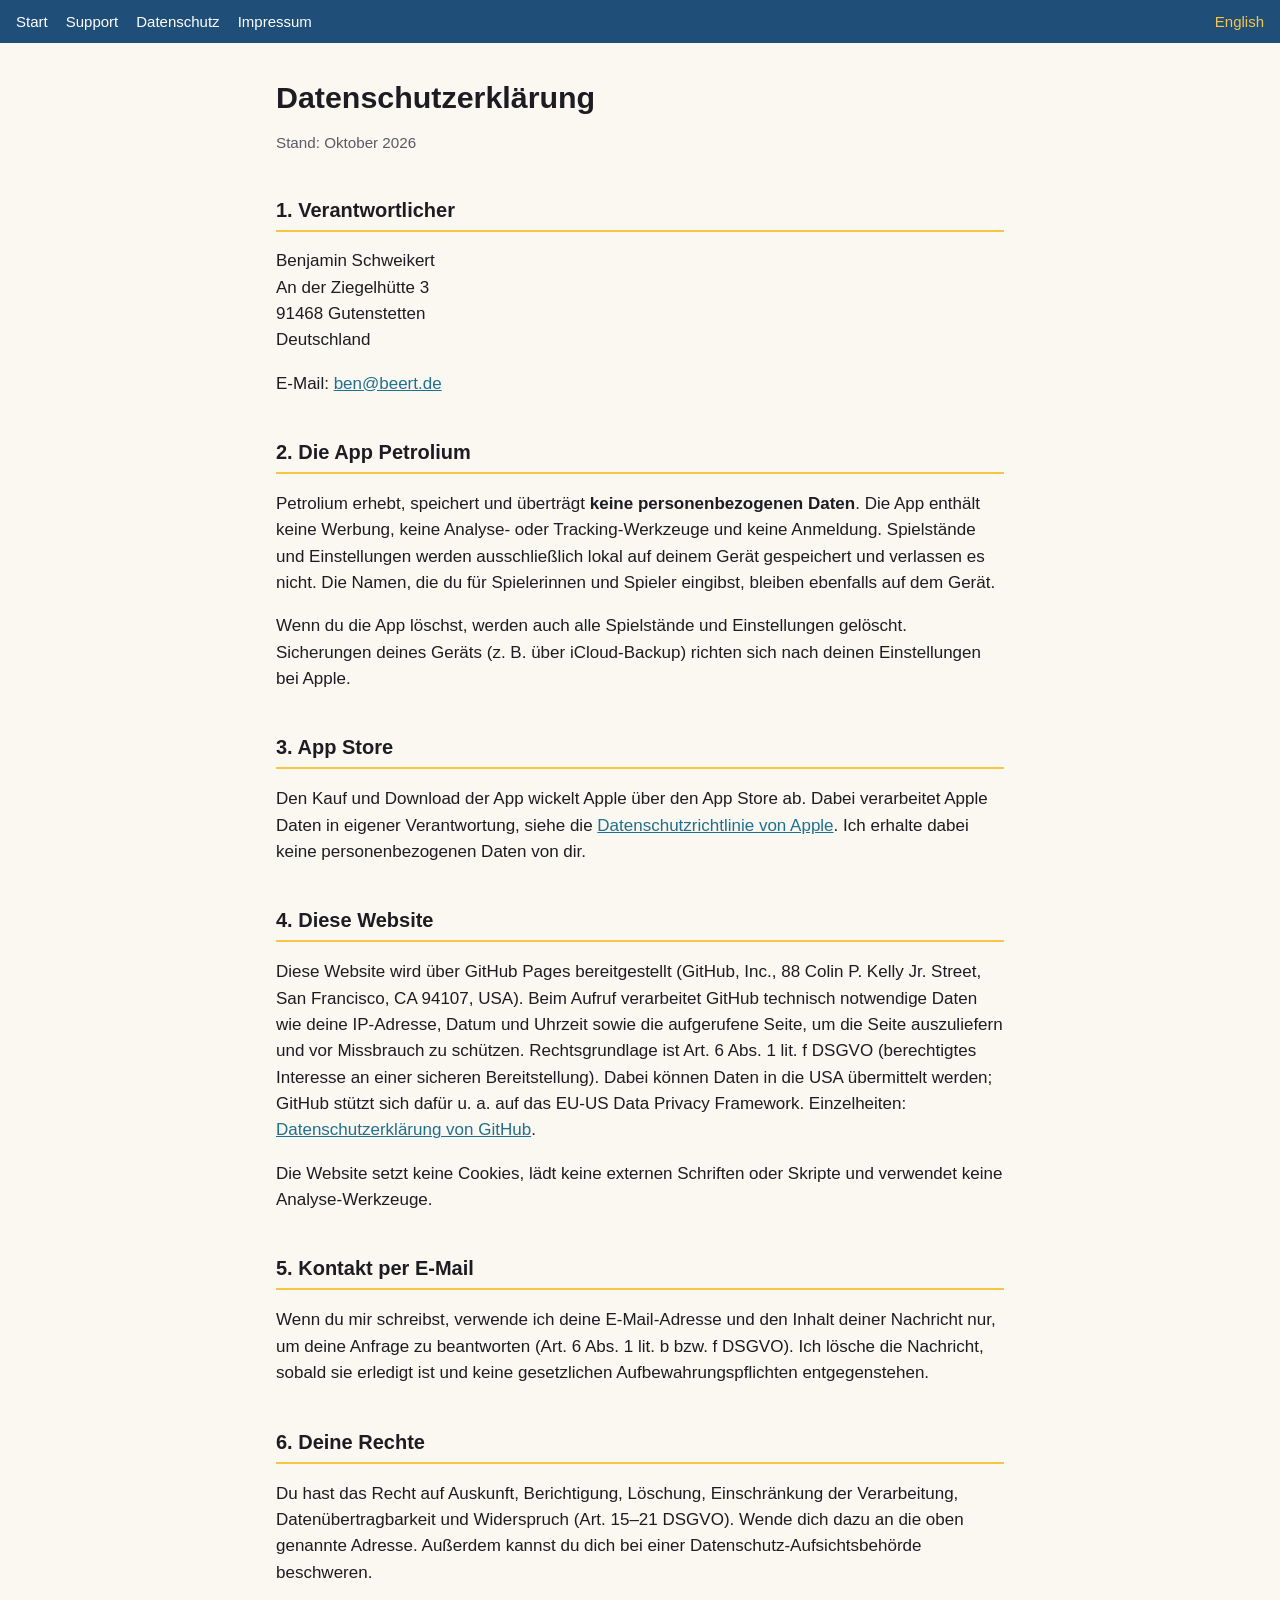
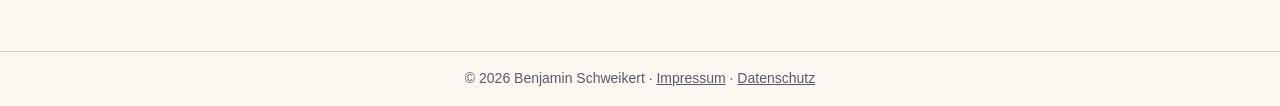
==== datenschutz.html @ df31c6d0 "Website: home, support, privacy policy and imprint Co-Authored-By: Claude Opus 5.5 <noreply@anthropi" ====
<!doctype html>
<html lang="de">
<head>
<meta charset="utf-8">
<meta name="viewport" content="width=device-width, initial-scale=1">
<title>Datenschutz – Petrolium</title>
<link rel="stylesheet" href="style.css">
</head>
<body>
<nav>
  <a href="index.html">Start</a>
  <a href="support.html">Support</a>
  <a href="datenschutz.html">Datenschutz</a>
  <a href="impressum.html">Impressum</a>
  <a class="lang" href="privacy.html" hreflang="en" lang="en">English</a>
</nav>
<main>
<h1>Datenschutzerklärung</h1>
<p class="note">Stand: Oktober 2026</p>
<h2>1. Verantwortlicher</h2>
<address>
Benjamin Schweikert<br>
An der Ziegelhütte 3<br>
91468 Gutenstetten<br>
Deutschland
</address>
<p>E-Mail: <a href="mailto:ben@beert.de">ben@beert.de</a></p>
<h2>2. Die App Petrolium</h2>
<p>Petrolium erhebt, speichert und überträgt <strong>keine personenbezogenen Daten</strong>. Die App enthält keine Werbung, keine Analyse- oder Tracking-Werkzeuge und keine Anmeldung. Spielstände und Einstellungen werden ausschließlich lokal auf deinem Gerät gespeichert und verlassen es nicht. Die Namen, die du für Spielerinnen und Spieler eingibst, bleiben ebenfalls auf dem Gerät.</p>
<p>Wenn du die App löschst, werden auch alle Spielstände und Einstellungen gelöscht. Sicherungen deines Geräts (z.&nbsp;B. über iCloud-Backup) richten sich nach deinen Einstellungen bei Apple.</p>
<h2>3. App Store</h2>
<p>Den Kauf und Download der App wickelt Apple über den App Store ab. Dabei verarbeitet Apple Daten in eigener Verantwortung, siehe die <a href="https://www.apple.com/de/legal/privacy/">Datenschutzrichtlinie von Apple</a>. Ich erhalte dabei keine personenbezogenen Daten von dir.</p>
<h2>4. Diese Website</h2>
<p>Diese Website wird über GitHub Pages bereitgestellt (GitHub, Inc., 88 Colin P. Kelly Jr. Street, San Francisco, CA 94107, USA). Beim Aufruf verarbeitet GitHub technisch notwendige Daten wie deine IP-Adresse, Datum und Uhrzeit sowie die aufgerufene Seite, um die Seite auszuliefern und vor Missbrauch zu schützen. Rechtsgrundlage ist Art.&nbsp;6 Abs.&nbsp;1 lit.&nbsp;f DSGVO (berechtigtes Interesse an einer sicheren Bereitstellung). Dabei können Daten in die USA übermittelt werden; GitHub stützt sich dafür u.&nbsp;a. auf das EU-US Data Privacy Framework. Einzelheiten: <a href="https://docs.github.com/de/site-policy/privacy-policies/github-general-privacy-statement">Datenschutzerklärung von GitHub</a>.</p>
<p>Die Website setzt keine Cookies, lädt keine externen Schriften oder Skripte und verwendet keine Analyse-Werkzeuge.</p>
<h2>5. Kontakt per E-Mail</h2>
<p>Wenn du mir schreibst, verwende ich deine E-Mail-Adresse und den Inhalt deiner Nachricht nur, um deine Anfrage zu beantworten (Art.&nbsp;6 Abs.&nbsp;1 lit.&nbsp;b bzw. f DSGVO). Ich lösche die Nachricht, sobald sie erledigt ist und keine gesetzlichen Aufbewahrungspflichten entgegenstehen.</p>
<h2>6. Deine Rechte</h2>
<p>Du hast das Recht auf Auskunft, Berichtigung, Löschung, Einschränkung der Verarbeitung, Datenübertragbarkeit und Widerspruch (Art.&nbsp;15–21 DSGVO). Wende dich dazu an die oben genannte Adresse. Außerdem kannst du dich bei einer Datenschutz-Aufsichtsbehörde beschweren.</p>
</main>
<footer>© 2026 Benjamin Schweikert · <a href="impressum.html">Impressum</a> · <a href="datenschutz.html">Datenschutz</a></footer>
</body>
</html>
---- style.css ----
:root {
  --night: #14213d;
  --petrol: #1f4e79;
  --water: #1f6f8f;
  --gold: #f7c548;
  --paper: #fbf8f1;
  --ink: #1c1c22;
  --muted: #5a5a66;
  color-scheme: light dark;
}
@media (prefers-color-scheme: dark) {
  :root { --paper: #0d0b14; --ink: #ecebf2; --muted: #a8a7b5; --water: #4fb3d9; }
}
* { box-sizing: border-box; }
body {
  margin: 0;
  background: var(--paper);
  color: var(--ink);
  font: 17px/1.55 -apple-system, BlinkMacSystemFont, "Segoe UI", Roboto, Helvetica, Arial, sans-serif;
}
header { background: var(--night); }
header img.title { display: block; width: 100%; max-width: 960px; margin: 0 auto; image-rendering: pixelated; }
nav {
  display: flex; flex-wrap: wrap; gap: 4px 18px; justify-content: center;
  padding: 10px 16px; background: var(--petrol); font-size: 15px;
}
nav a { color: #fff; text-decoration: none; }
nav a:hover, nav a:focus { text-decoration: underline; }
nav .lang { margin-left: auto; color: var(--gold); }
main { max-width: 760px; margin: 0 auto; padding: 24px 16px 48px; }
h1 { font-size: 1.9rem; line-height: 1.2; margin: 0.4em 0; }
h2 { font-size: 1.25rem; margin-top: 2em; border-bottom: 2px solid var(--gold); padding-bottom: 4px; }
a { color: var(--water); }
.lead { font-size: 1.15rem; }
.icon { width: 96px; height: 96px; border-radius: 22px; float: right; margin: 0 0 12px 16px; }
ul.features { padding-left: 1.2em; }
.note { color: var(--muted); font-size: 0.95rem; }
address { font-style: normal; }
footer {
  border-top: 1px solid rgba(127, 127, 127, 0.3);
  padding: 16px; text-align: center; font-size: 14px; color: var(--muted);
}
footer a { color: inherit; }
@media (max-width: 480px) {
  .icon { width: 64px; height: 64px; border-radius: 15px; }
  h1 { font-size: 1.6rem; }
}
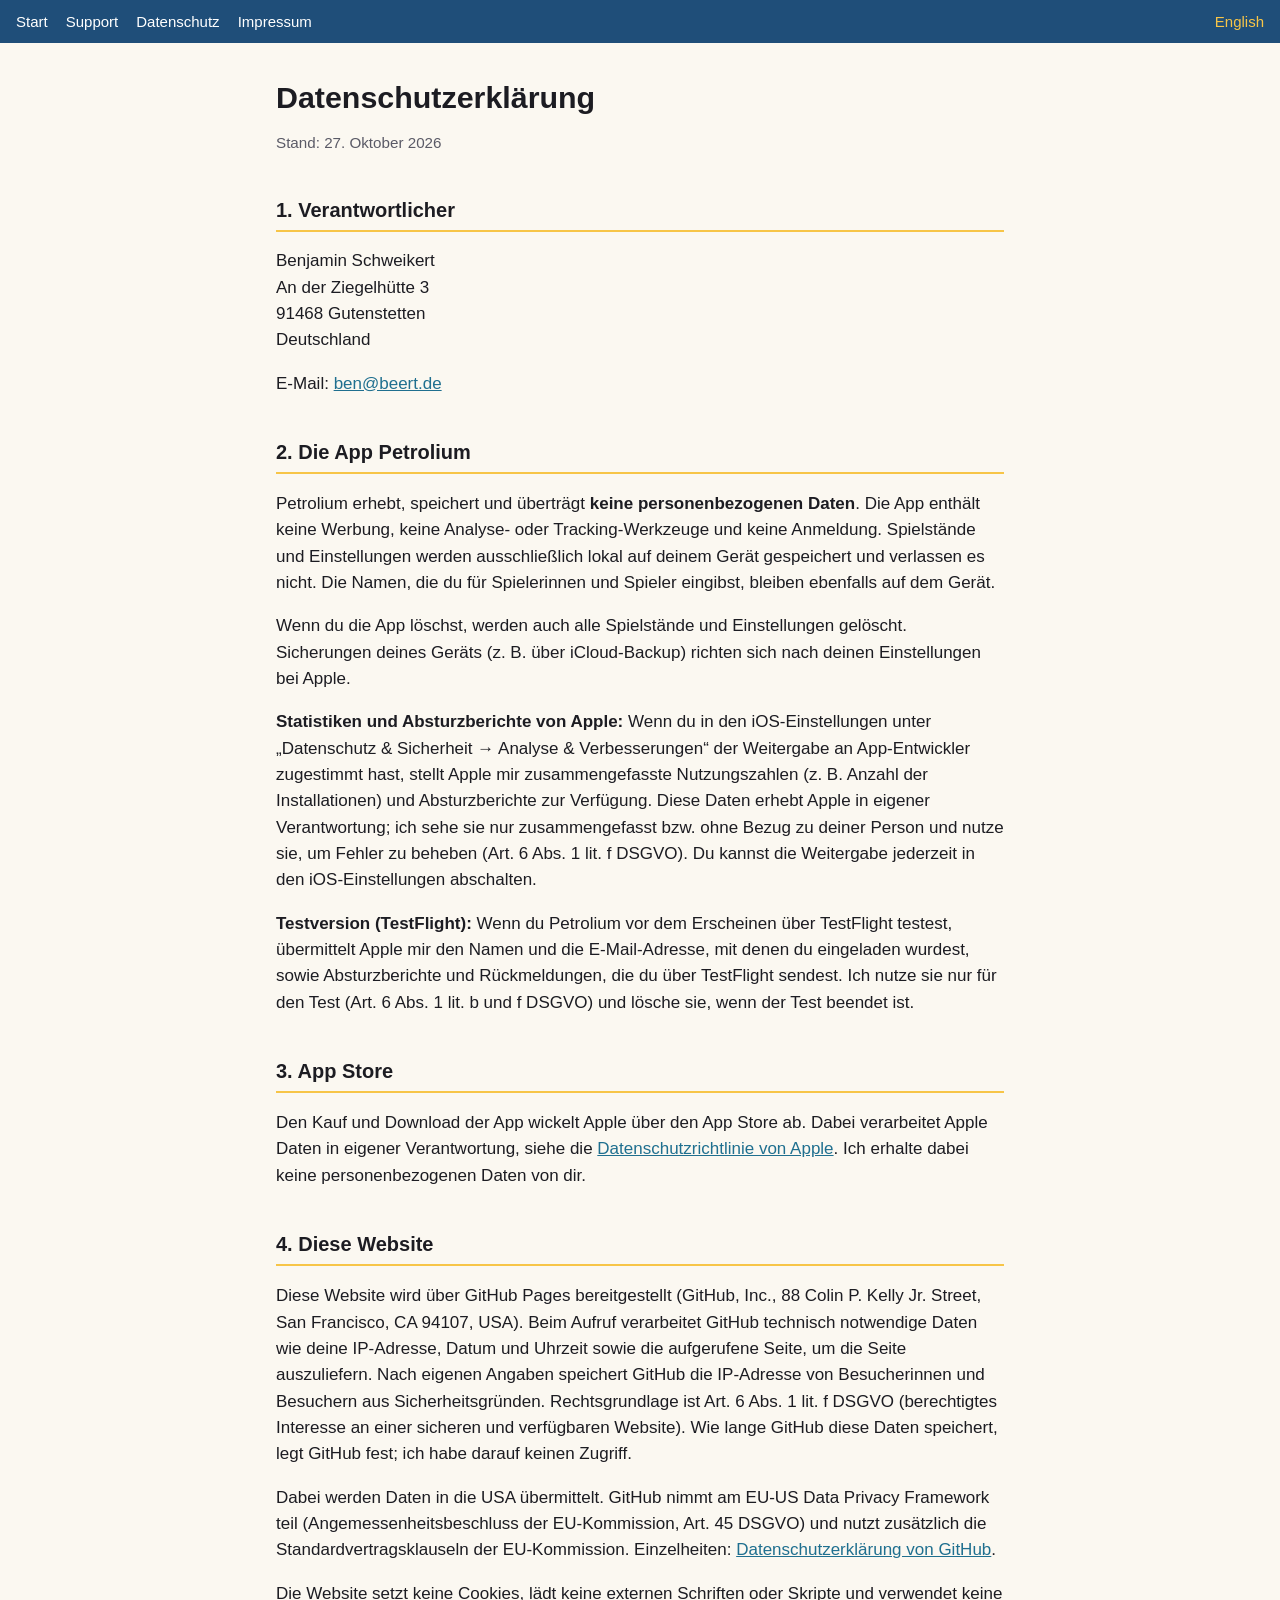
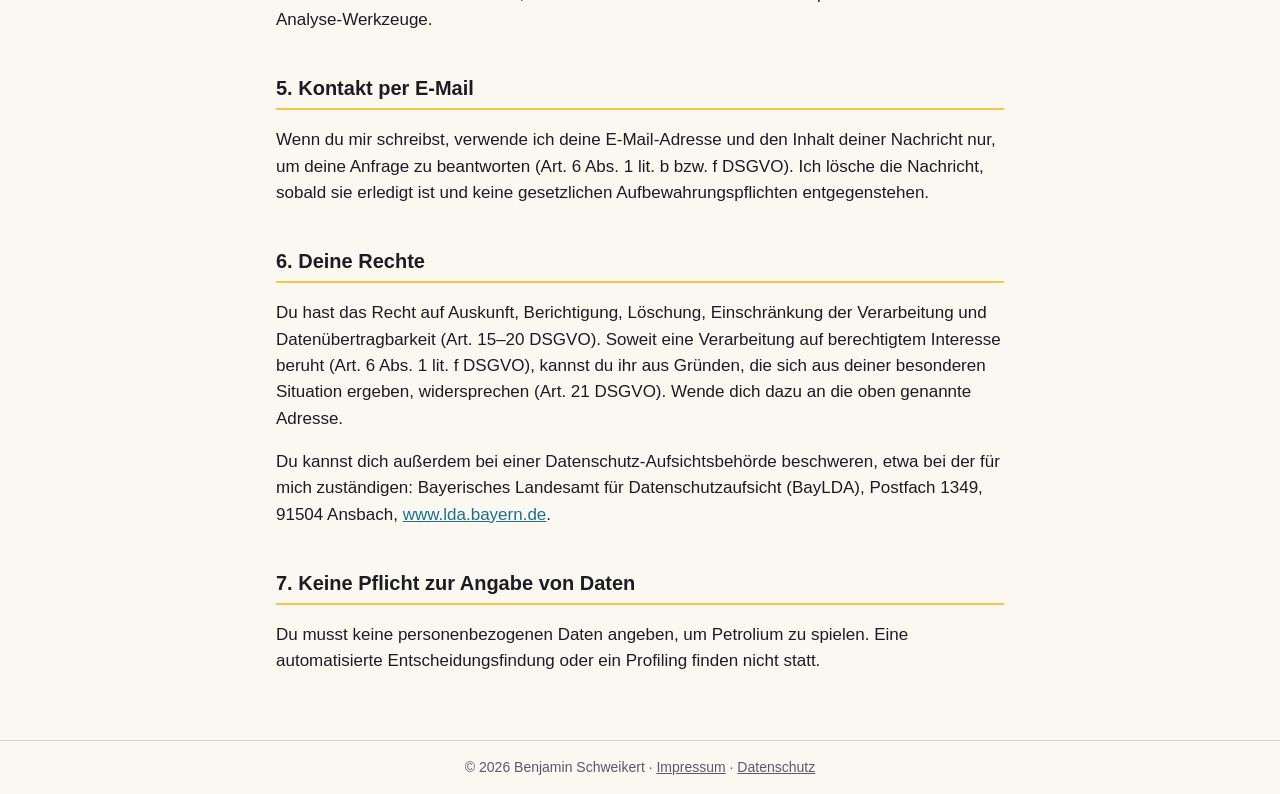
==== commit c54c9fcc: "Imprint and privacy policy after legal pre-check Co-Authored-By: Claude Opus 5.5 <noreply@anthropic." ====
--- a/datenschutz.html
+++ b/datenschutz.html
@@ -16,7 +16,7 @@
 </nav>
 <main>
 <h1>Datenschutzerklärung</h1>
-<p class="note">Stand: Oktober 2026</p>
+<p class="note">Stand: 27. Oktober 2026</p>
 <h2>1. Verantwortlicher</h2>
 <address>
 Benjamin Schweikert<br>
@@ -28,15 +28,21 @@
 <h2>2. Die App Petrolium</h2>
 <p>Petrolium erhebt, speichert und überträgt <strong>keine personenbezogenen Daten</strong>. Die App enthält keine Werbung, keine Analyse- oder Tracking-Werkzeuge und keine Anmeldung. Spielstände und Einstellungen werden ausschließlich lokal auf deinem Gerät gespeichert und verlassen es nicht. Die Namen, die du für Spielerinnen und Spieler eingibst, bleiben ebenfalls auf dem Gerät.</p>
 <p>Wenn du die App löschst, werden auch alle Spielstände und Einstellungen gelöscht. Sicherungen deines Geräts (z.&nbsp;B. über iCloud-Backup) richten sich nach deinen Einstellungen bei Apple.</p>
+<p><strong>Statistiken und Absturzberichte von Apple:</strong> Wenn du in den iOS-Einstellungen unter „Datenschutz &amp; Sicherheit → Analyse &amp; Verbesserungen“ der Weitergabe an App-Entwickler zugestimmt hast, stellt Apple mir zusammengefasste Nutzungszahlen (z.&nbsp;B. Anzahl der Installationen) und Absturzberichte zur Verfügung. Diese Daten erhebt Apple in eigener Verantwortung; ich sehe sie nur zusammengefasst bzw. ohne Bezug zu deiner Person und nutze sie, um Fehler zu beheben (Art.&nbsp;6 Abs.&nbsp;1 lit.&nbsp;f DSGVO). Du kannst die Weitergabe jederzeit in den iOS-Einstellungen abschalten.</p>
+<p><strong>Testversion (TestFlight):</strong> Wenn du Petrolium vor dem Erscheinen über TestFlight testest, übermittelt Apple mir den Namen und die E-Mail-Adresse, mit denen du eingeladen wurdest, sowie Absturzberichte und Rückmeldungen, die du über TestFlight sendest. Ich nutze sie nur für den Test (Art.&nbsp;6 Abs.&nbsp;1 lit.&nbsp;b und f DSGVO) und lösche sie, wenn der Test beendet ist.</p>
 <h2>3. App Store</h2>
 <p>Den Kauf und Download der App wickelt Apple über den App Store ab. Dabei verarbeitet Apple Daten in eigener Verantwortung, siehe die <a href="https://www.apple.com/de/legal/privacy/">Datenschutzrichtlinie von Apple</a>. Ich erhalte dabei keine personenbezogenen Daten von dir.</p>
 <h2>4. Diese Website</h2>
-<p>Diese Website wird über GitHub Pages bereitgestellt (GitHub, Inc., 88 Colin P. Kelly Jr. Street, San Francisco, CA 94107, USA). Beim Aufruf verarbeitet GitHub technisch notwendige Daten wie deine IP-Adresse, Datum und Uhrzeit sowie die aufgerufene Seite, um die Seite auszuliefern und vor Missbrauch zu schützen. Rechtsgrundlage ist Art.&nbsp;6 Abs.&nbsp;1 lit.&nbsp;f DSGVO (berechtigtes Interesse an einer sicheren Bereitstellung). Dabei können Daten in die USA übermittelt werden; GitHub stützt sich dafür u.&nbsp;a. auf das EU-US Data Privacy Framework. Einzelheiten: <a href="https://docs.github.com/de/site-policy/privacy-policies/github-general-privacy-statement">Datenschutzerklärung von GitHub</a>.</p>
+<p>Diese Website wird über GitHub Pages bereitgestellt (GitHub, Inc., 88 Colin P. Kelly Jr. Street, San Francisco, CA 94107, USA). Beim Aufruf verarbeitet GitHub technisch notwendige Daten wie deine IP-Adresse, Datum und Uhrzeit sowie die aufgerufene Seite, um die Seite auszuliefern. Nach eigenen Angaben speichert GitHub die IP-Adresse von Besucherinnen und Besuchern aus Sicherheitsgründen. Rechtsgrundlage ist Art.&nbsp;6 Abs.&nbsp;1 lit.&nbsp;f DSGVO (berechtigtes Interesse an einer sicheren und verfügbaren Website). Wie lange GitHub diese Daten speichert, legt GitHub fest; ich habe darauf keinen Zugriff.</p>
+<p>Dabei werden Daten in die USA übermittelt. GitHub nimmt am EU-US Data Privacy Framework teil (Angemessenheitsbeschluss der EU-Kommission, Art.&nbsp;45 DSGVO) und nutzt zusätzlich die Standardvertragsklauseln der EU-Kommission. Einzelheiten: <a href="https://docs.github.com/de/site-policy/privacy-policies/github-general-privacy-statement">Datenschutzerklärung von GitHub</a>.</p>
 <p>Die Website setzt keine Cookies, lädt keine externen Schriften oder Skripte und verwendet keine Analyse-Werkzeuge.</p>
 <h2>5. Kontakt per E-Mail</h2>
 <p>Wenn du mir schreibst, verwende ich deine E-Mail-Adresse und den Inhalt deiner Nachricht nur, um deine Anfrage zu beantworten (Art.&nbsp;6 Abs.&nbsp;1 lit.&nbsp;b bzw. f DSGVO). Ich lösche die Nachricht, sobald sie erledigt ist und keine gesetzlichen Aufbewahrungspflichten entgegenstehen.</p>
 <h2>6. Deine Rechte</h2>
-<p>Du hast das Recht auf Auskunft, Berichtigung, Löschung, Einschränkung der Verarbeitung, Datenübertragbarkeit und Widerspruch (Art.&nbsp;15–21 DSGVO). Wende dich dazu an die oben genannte Adresse. Außerdem kannst du dich bei einer Datenschutz-Aufsichtsbehörde beschweren.</p>
+<p>Du hast das Recht auf Auskunft, Berichtigung, Löschung, Einschränkung der Verarbeitung und Datenübertragbarkeit (Art.&nbsp;15–20 DSGVO). Soweit eine Verarbeitung auf berechtigtem Interesse beruht (Art.&nbsp;6 Abs.&nbsp;1 lit.&nbsp;f DSGVO), kannst du ihr aus Gründen, die sich aus deiner besonderen Situation ergeben, widersprechen (Art.&nbsp;21 DSGVO). Wende dich dazu an die oben genannte Adresse.</p>
+<p>Du kannst dich außerdem bei einer Datenschutz-Aufsichtsbehörde beschweren, etwa bei der für mich zuständigen: Bayerisches Landesamt für Datenschutzaufsicht (BayLDA), Postfach 1349, 91504 Ansbach, <a href="https://www.lda.bayern.de">www.lda.bayern.de</a>.</p>
+<h2>7. Keine Pflicht zur Angabe von Daten</h2>
+<p>Du musst keine personenbezogenen Daten angeben, um Petrolium zu spielen. Eine automatisierte Entscheidungsfindung oder ein Profiling finden nicht statt.</p>
 </main>
 <footer>© 2026 Benjamin Schweikert · <a href="impressum.html">Impressum</a> · <a href="datenschutz.html">Datenschutz</a></footer>
 </body>
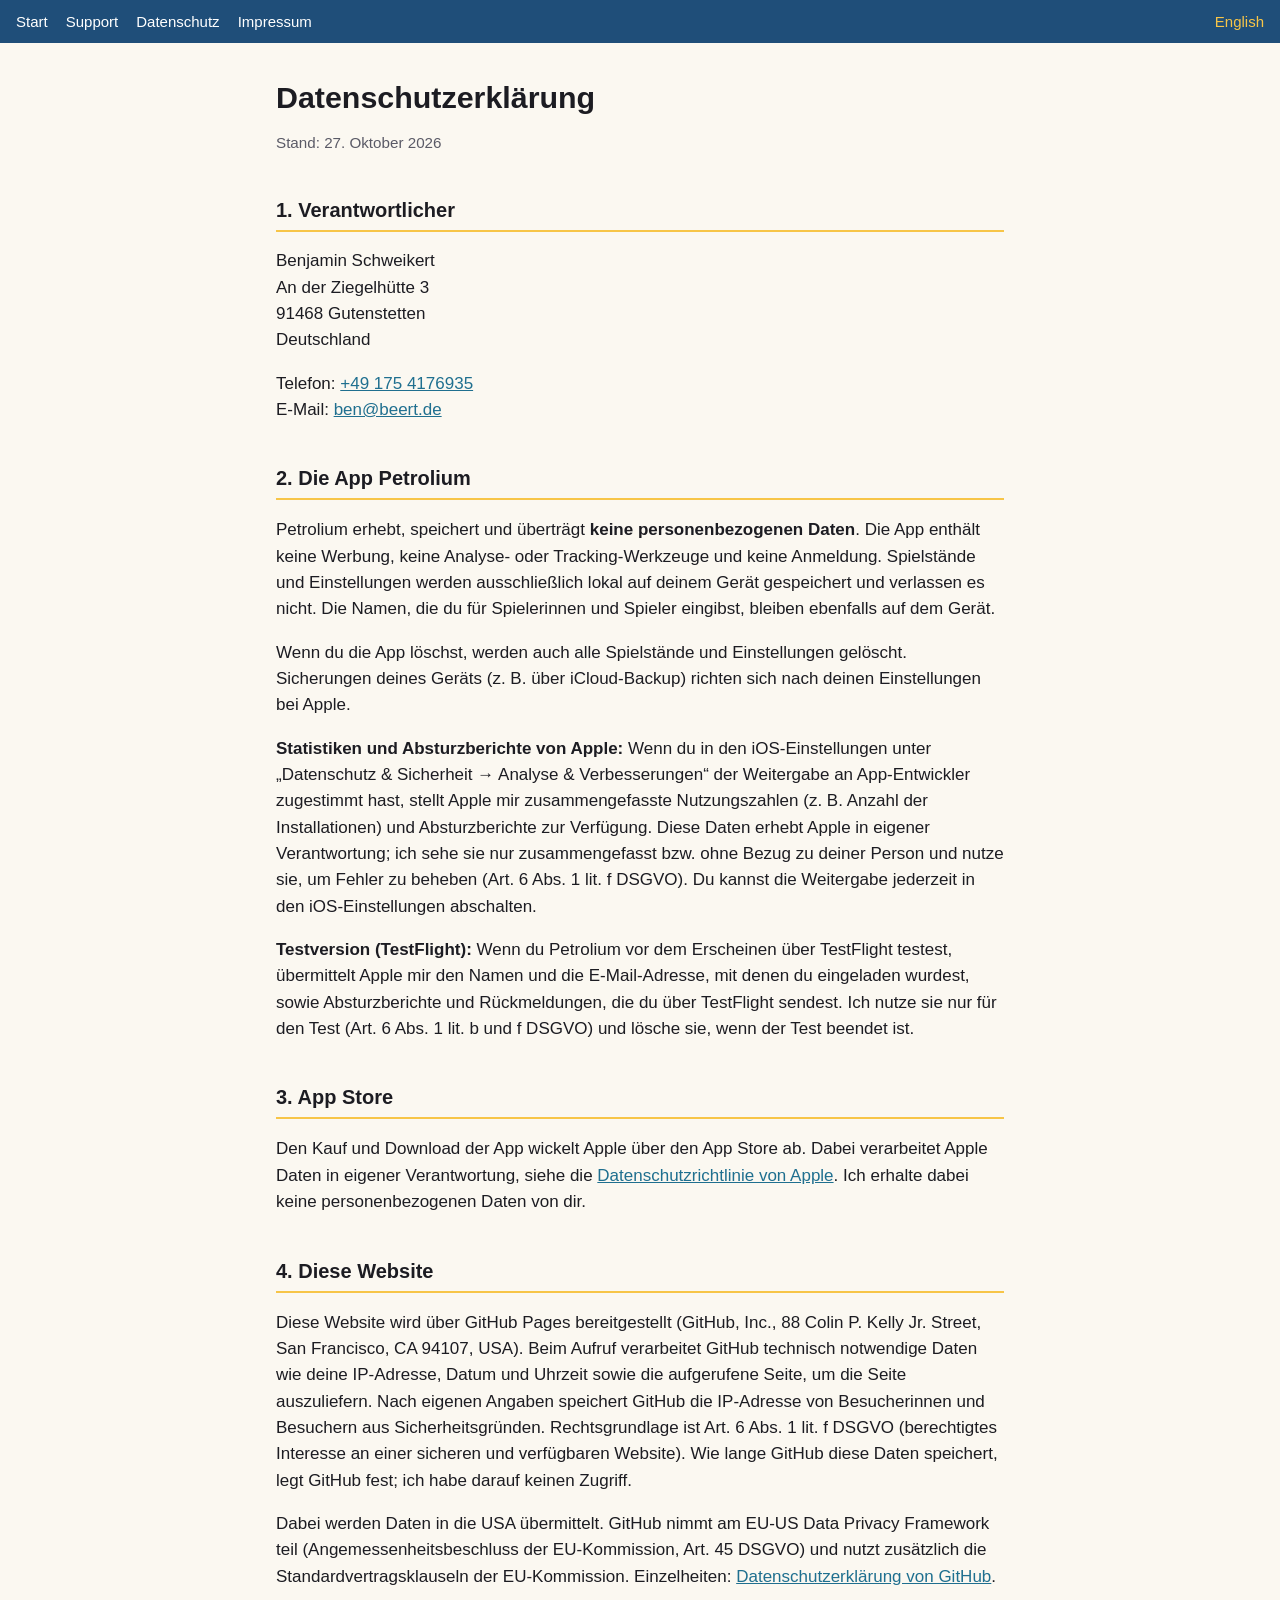
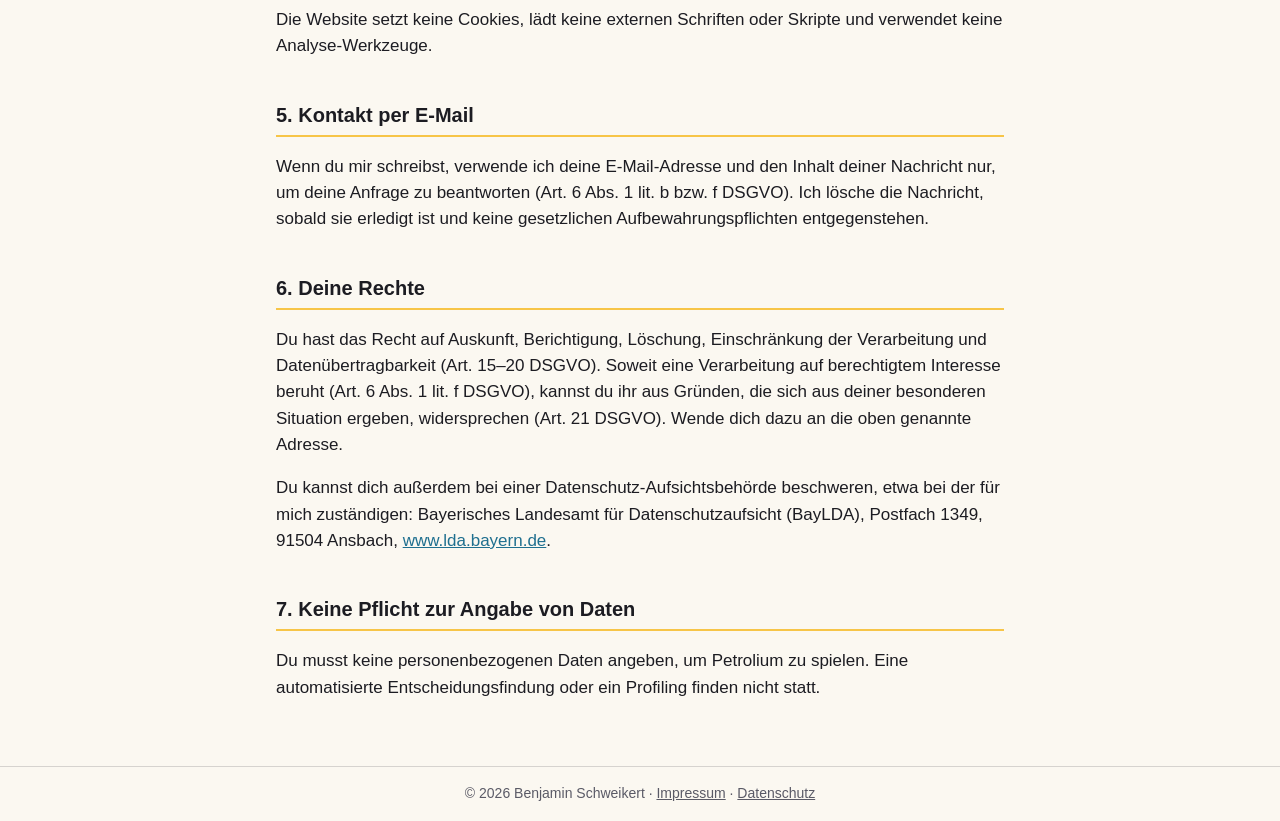
==== commit 92b183c5: "Imprint and privacy policy: phone number Co-Authored-By: Claude Opus 5.5 <noreply@anthropic.com>" ====
--- a/datenschutz.html
+++ b/datenschutz.html
@@ -24,7 +24,8 @@
 91468 Gutenstetten<br>
 Deutschland
 </address>
-<p>E-Mail: <a href="mailto:ben@beert.de">ben@beert.de</a></p>
+<p>Telefon: <a href="tel:+491754176935">+49 175 4176935</a><br>
+E-Mail: <a href="mailto:ben@beert.de">ben@beert.de</a></p>
 <h2>2. Die App Petrolium</h2>
 <p>Petrolium erhebt, speichert und überträgt <strong>keine personenbezogenen Daten</strong>. Die App enthält keine Werbung, keine Analyse- oder Tracking-Werkzeuge und keine Anmeldung. Spielstände und Einstellungen werden ausschließlich lokal auf deinem Gerät gespeichert und verlassen es nicht. Die Namen, die du für Spielerinnen und Spieler eingibst, bleiben ebenfalls auf dem Gerät.</p>
 <p>Wenn du die App löschst, werden auch alle Spielstände und Einstellungen gelöscht. Sicherungen deines Geräts (z.&nbsp;B. über iCloud-Backup) richten sich nach deinen Einstellungen bei Apple.</p>
